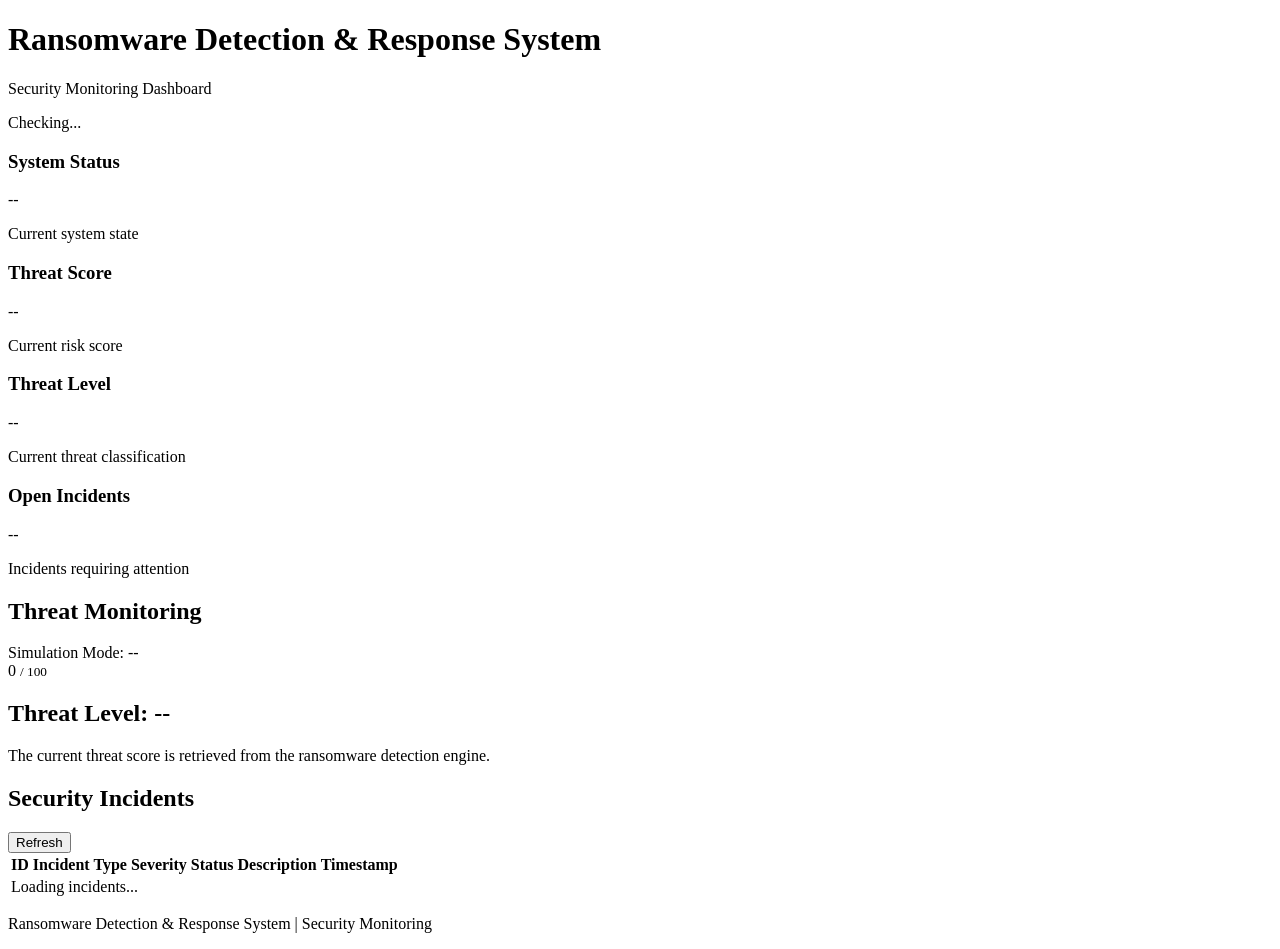
==== app/dashboard/index.html @ c63e9c4d "Add security monitoring dashboard" ====
<!DOCTYPE html>
<html lang="en">
<head>
    <meta charset="UTF-8">
    <meta name="viewport" content="width=device-width, initial-scale=1.0">
    <title>Ransomware Detection & Response System</title>

    <link rel="stylesheet" href="/dashboard/style.css">
</head>

<body>

    <header class="header">
        <div>
            <h1>Ransomware Detection & Response System</h1>
            <p>Security Monitoring Dashboard</p>
        </div>

        <div class="system-status">
            <span class="status-dot"></span>
            <span id="systemStatus">Checking...</span>
        </div>
    </header>


    <main class="dashboard">

        <section class="cards">

            <div class="card">
                <h3>System Status</h3>
                <div class="card-value" id="statusValue">--</div>
                <p>Current system state</p>
            </div>

            <div class="card">
                <h3>Threat Score</h3>
                <div class="card-value" id="threatScore">--</div>
                <p>Current risk score</p>
            </div>

            <div class="card">
                <h3>Threat Level</h3>
                <div class="card-value" id="threatLevel">--</div>
                <p>Current threat classification</p>
            </div>

            <div class="card">
                <h3>Open Incidents</h3>
                <div class="card-value" id="openIncidents">--</div>
                <p>Incidents requiring attention</p>
            </div>

        </section>


        <section class="threat-section">

            <div class="section-title">
                <h2>Threat Monitoring</h2>
                <span id="simulationMode">Simulation Mode: --</span>
            </div>

            <div class="score-container">

                <div class="score-circle">
                    <span id="scoreDisplay">0</span>
                    <small>/ 100</small>
                </div>

                <div class="threat-info">
                    <h2 id="threatText">Threat Level: --</h2>
                    <p>
                        The current threat score is retrieved from the
                        ransomware detection engine.
                    </p>
                </div>

            </div>

        </section>


        <section class="incidents-section">

            <div class="section-title">
                <h2>Security Incidents</h2>
                <button onclick="loadDashboard()">Refresh</button>
            </div>

            <div class="table-container">

                <table>

                    <thead>
                        <tr>
                            <th>ID</th>
                            <th>Incident Type</th>
                            <th>Severity</th>
                            <th>Status</th>
                            <th>Description</th>
                            <th>Timestamp</th>
                        </tr>
                    </thead>

                    <tbody id="incidentTable">

                        <tr>
                            <td colspan="6">
                                Loading incidents...
                            </td>
                        </tr>

                    </tbody>

                </table>

            </div>

        </section>

    </main>


    <footer>
        <p>Ransomware Detection & Response System | Security Monitoring</p>
    </footer>


    <script src="/dashboard/dashboard.js"></script>

</body>
</html>
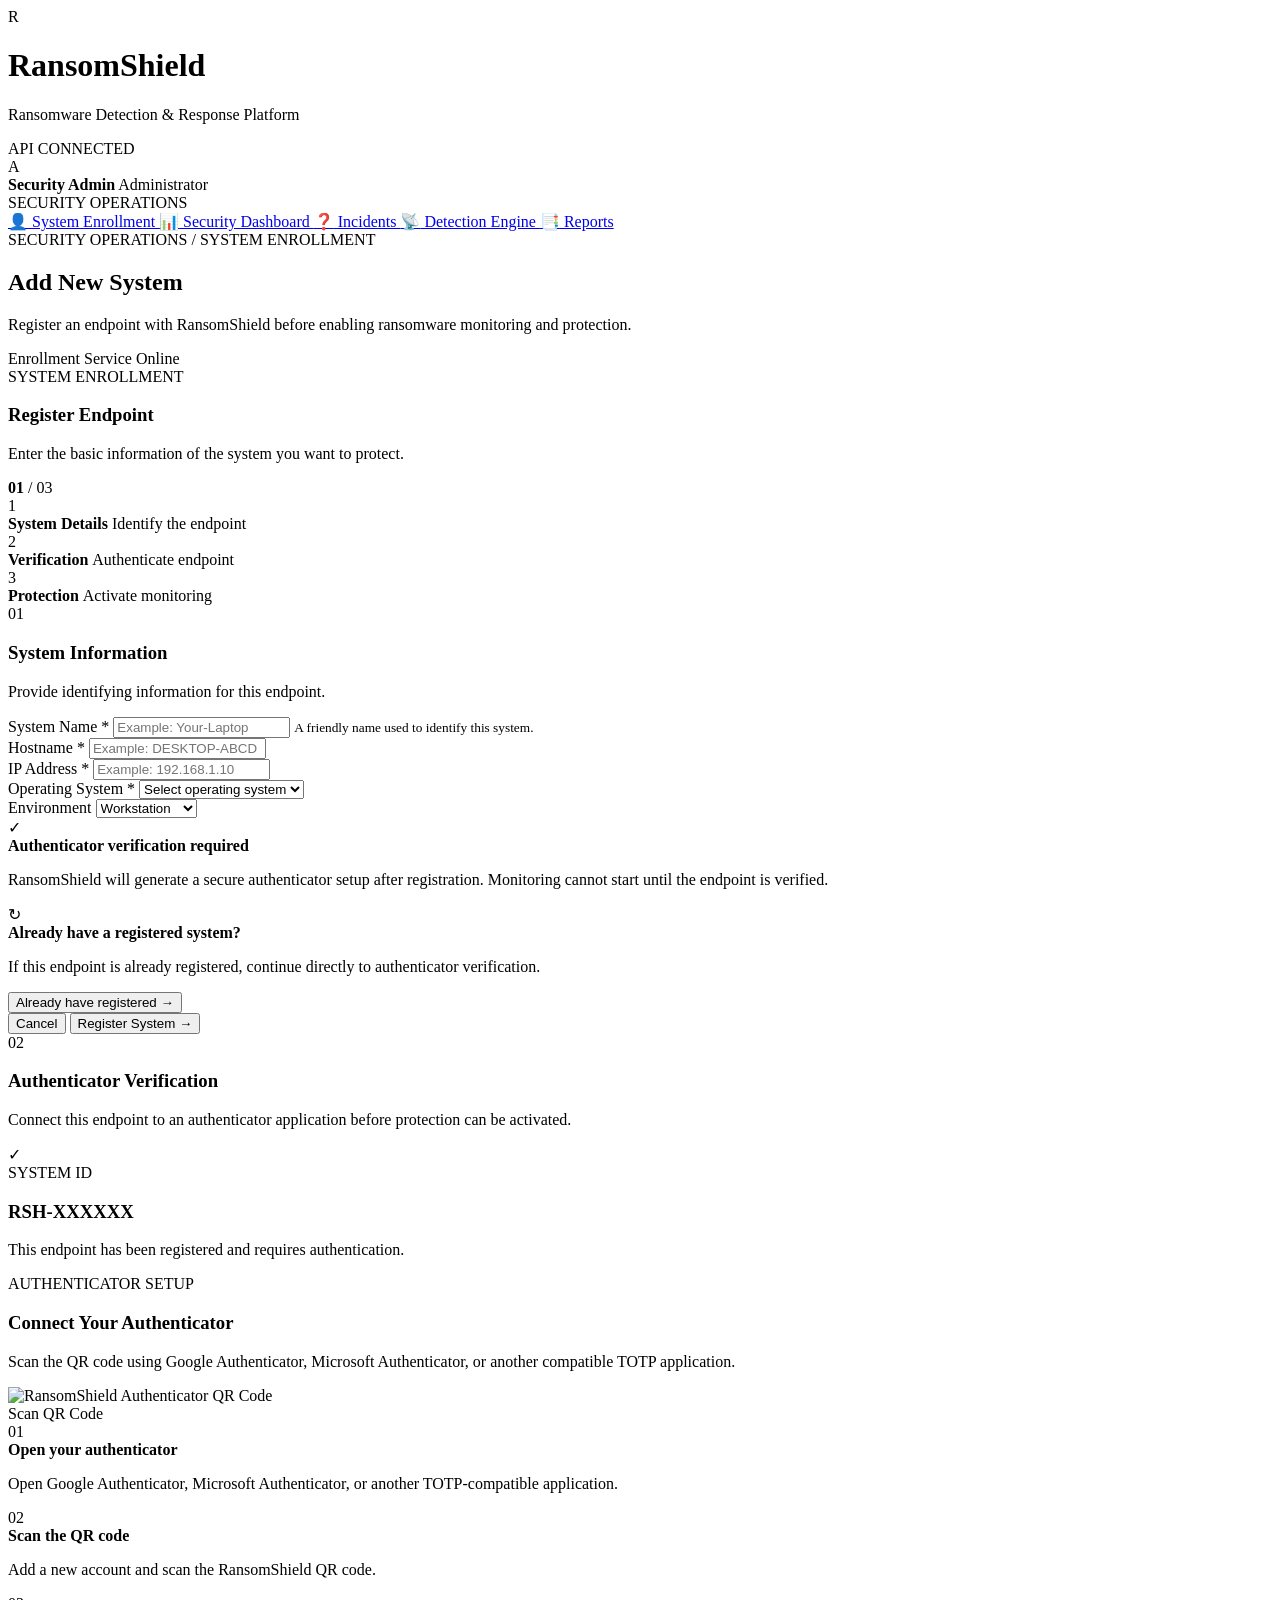
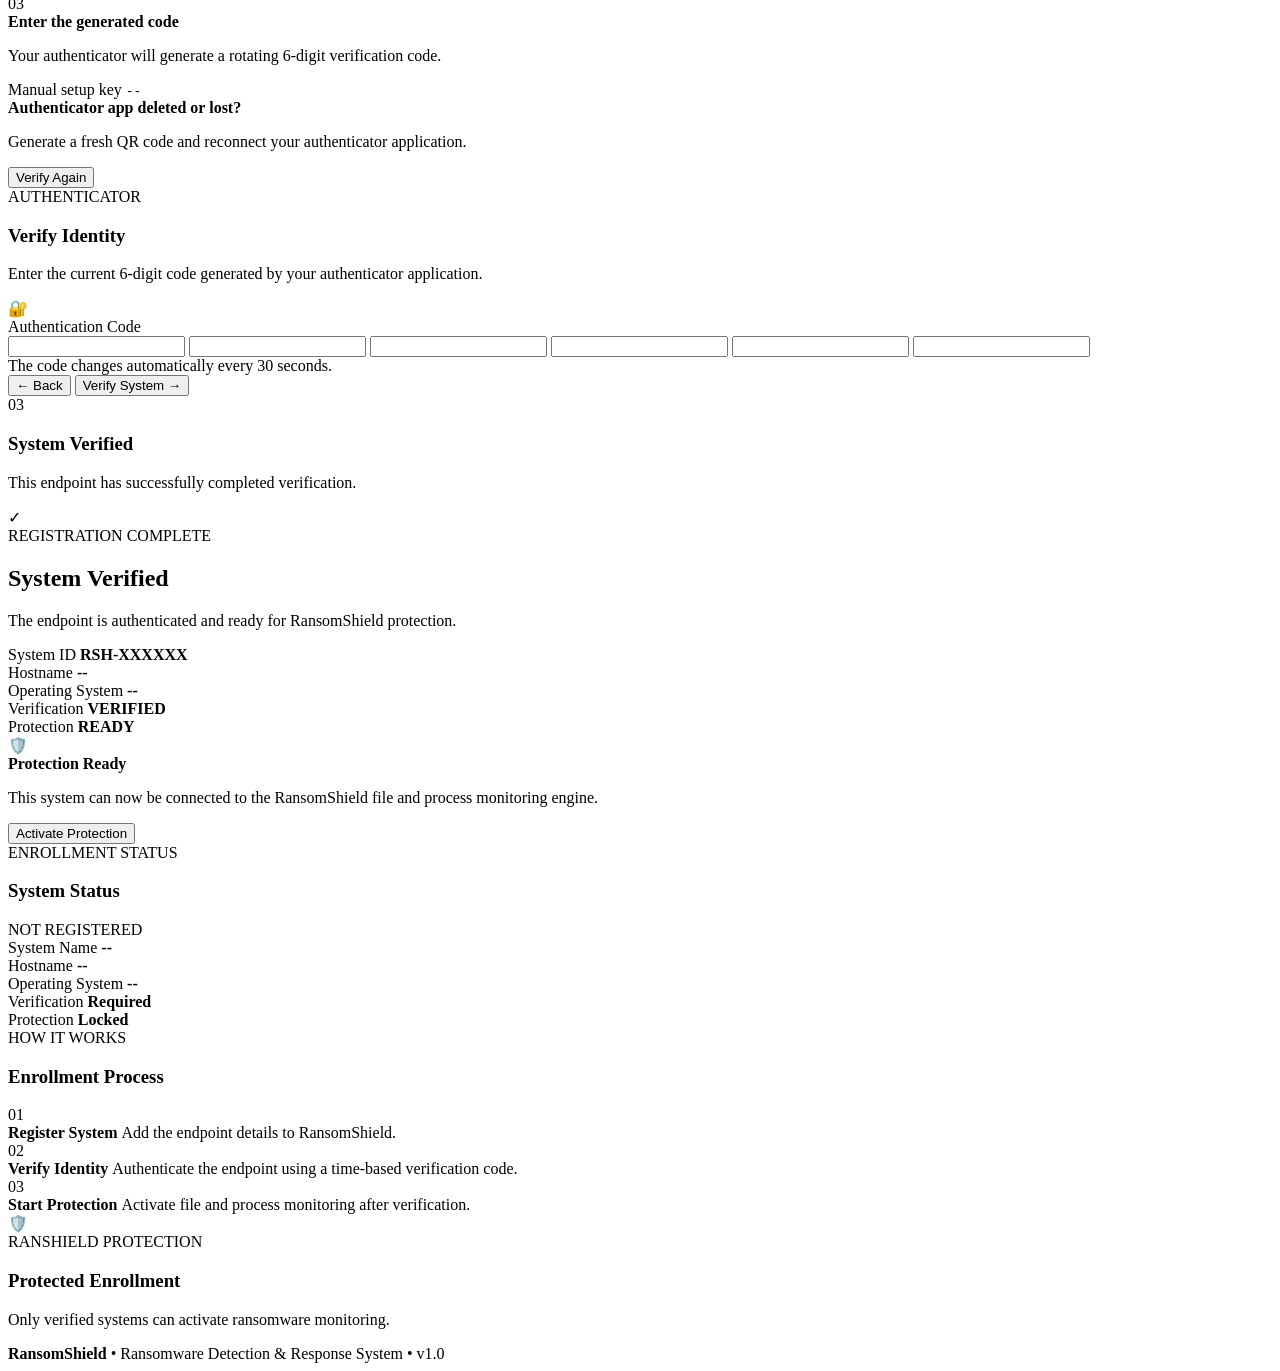
==== commit 2720934a: "Proper Dashboard" ====
--- a/app/dashboard/index.html
+++ b/app/dashboard/index.html
@@ -1,133 +1,1305 @@
+
 <!DOCTYPE html>
 <html lang="en">
 <head>
-    <meta charset="UTF-8">
-    <meta name="viewport" content="width=device-width, initial-scale=1.0">
-    <title>Ransomware Detection & Response System</title>
-
-    <link rel="stylesheet" href="/dashboard/style.css">
+<meta charset="UTF-8">
+<meta name="viewport" content="width=device-width, initial-scale=1.0">
+
+<title>RansomShield | System Enrollment</title>
+
+<link rel="stylesheet" href="/dashboard/enrollment.css">
 </head>
 
 <body>
 
-    <header class="header">
+<div class="app-shell">
+
+<header class="topbar">
+
+    <div class="brand">
+
+        <div class="brand-icon">
+            R
+        </div>
+
+        <div class="brand-text">
+
+            <h1>
+                RansomShield
+            </h1>
+
+            <p>
+                Ransomware Detection & Response Platform
+            </p>
+
+        </div>
+
+    </div>
+
+    <div class="topbar-right">
+
+        <div class="connection-status">
+            <span class="connection-dot"></span>
+            API CONNECTED
+        </div>
+
+        <div class="user-chip">
+
+            <div class="user-avatar">
+                A
+            </div>
+
+            <div>
+                <strong>Security Admin</strong>
+                <span>Administrator</span>
+            </div>
+
+        </div>
+
+    </div>
+
+</header>
+
+
+<nav class="navigation">
+
+    <div class="nav-title">
+        SECURITY OPERATIONS
+    </div>
+
+    <div class="nav-links">
+
+        <a href="/" class="nav-link active">
+            <span>👤</span>
+            System Enrollment
+        </a>
+
+        <!-- SOC DASHBOARD -->
+        <a href="/dashboard/soc.html" class="nav-link">
+            <span>📊</span>
+            Security Dashboard
+        </a>
+
+        <a href="/dashboard/incidents.html" class="nav-link">
+            <span>❓</span>
+            Incidents
+        </a>
+
+        <a href="/dashboard/detection.html" class="nav-link">
+            <span>📡</span>
+            Detection Engine
+        </a>
+
+        <a href="/dashboard/reports.html" class="nav-link">
+            <span>📑</span>
+            Reports
+        </a>
+
+    </div>
+
+</nav>
+
+
+<main class="main-content">
+
+    <section class="page-header">
+
         <div>
-            <h1>Ransomware Detection & Response System</h1>
-            <p>Security Monitoring Dashboard</p>
+
+            <div class="breadcrumb">
+
+                SECURITY OPERATIONS
+
+                <span>/</span>
+
+                SYSTEM ENROLLMENT
+
+            </div>
+
+            <h2>
+                Add New System
+            </h2>
+
+            <p>
+                Register an endpoint with RansomShield before enabling
+                ransomware monitoring and protection.
+            </p>
+
         </div>
 
-        <div class="system-status">
+        <div class="header-status">
+
             <span class="status-dot"></span>
-            <span id="systemStatus">Checking...</span>
+
+            Enrollment Service Online
+
         </div>
-    </header>
-
-
-    <main class="dashboard">
-
-        <section class="cards">
-
-            <div class="card">
-                <h3>System Status</h3>
-                <div class="card-value" id="statusValue">--</div>
-                <p>Current system state</p>
+
+    </section>
+
+
+    <section class="enrollment-layout">
+
+        <div class="main-card">
+
+            <div class="card-header">
+
+                <div>
+
+                    <span class="section-label">
+                        SYSTEM ENROLLMENT
+                    </span>
+
+                    <h3>
+                        Register Endpoint
+                    </h3>
+
+                    <p>
+                        Enter the basic information of the system you want to protect.
+                    </p>
+
+                </div>
+
+                <div class="step-counter">
+
+                    <strong id="currentStep">
+                        01
+                    </strong>
+
+                    <span>
+                        / 03
+                    </span>
+
+                </div>
+
             </div>
 
-            <div class="card">
-                <h3>Threat Score</h3>
-                <div class="card-value" id="threatScore">--</div>
-                <p>Current risk score</p>
+
+            <div class="progress-container">
+
+                <div class="progress-step active" id="stepIndicator1">
+
+                    <div class="step-number">
+                        1
+                    </div>
+
+                    <div>
+
+                        <strong>
+                            System Details
+                        </strong>
+
+                        <span>
+                            Identify the endpoint
+                        </span>
+
+                    </div>
+
+                </div>
+
+
+                <div class="progress-line" id="progressLine1"></div>
+
+
+                <div class="progress-step" id="stepIndicator2">
+
+                    <div class="step-number">
+                        2
+                    </div>
+
+                    <div>
+
+                        <strong>
+                            Verification
+                        </strong>
+
+                        <span>
+                            Authenticate endpoint
+                        </span>
+
+                    </div>
+
+                </div>
+
+
+                <div class="progress-line" id="progressLine2"></div>
+
+
+                <div class="progress-step" id="stepIndicator3">
+
+                    <div class="step-number">
+                        3
+                    </div>
+
+                    <div>
+
+                        <strong>
+                            Protection
+                        </strong>
+
+                        <span>
+                            Activate monitoring
+                        </span>
+
+                    </div>
+
+                </div>
+
             </div>
 
-            <div class="card">
-                <h3>Threat Level</h3>
-                <div class="card-value" id="threatLevel">--</div>
-                <p>Current threat classification</p>
+
+            <!-- =====================================================
+                 STEP 1
+            ====================================================== -->
+
+            <div class="form-step active" id="step1">
+
+                <div class="step-heading">
+
+                    <span class="step-tag">
+                        01
+                    </span>
+
+                    <div>
+
+                        <h3>
+                            System Information
+                        </h3>
+
+                        <p>
+                            Provide identifying information for this endpoint.
+                        </p>
+
+                    </div>
+
+                </div>
+
+
+                <div class="form-grid">
+
+                    <div class="form-group full">
+
+                        <label for="systemName">
+
+                            System Name
+
+                            <span>*</span>
+
+                        </label>
+
+                        <input
+                            type="text"
+                            id="systemName"
+                            placeholder="Example: Your-Laptop"
+                        >
+
+                        <small>
+                            A friendly name used to identify this system.
+                        </small>
+
+                    </div>
+
+
+                    <div class="form-group">
+
+                        <label for="hostname">
+
+                            Hostname
+
+                            <span>*</span>
+
+                        </label>
+
+                        <input
+                            type="text"
+                            id="hostname"
+                            placeholder="Example: DESKTOP-ABCD"
+                        >
+
+                    </div>
+
+
+                    <div class="form-group">
+
+                        <label for="ipAddress">
+
+                            IP Address
+
+                            <span>*</span>
+
+                        </label>
+
+                        <input
+                            type="text"
+                            id="ipAddress"
+                            placeholder="Example: 192.168.1.10"
+                        >
+
+                    </div>
+
+
+                    <div class="form-group">
+
+                        <label for="operatingSystem">
+
+                            Operating System
+
+                            <span>*</span>
+
+                        </label>
+
+                        <select id="operatingSystem">
+
+                            <option value="">
+                                Select operating system
+                            </option>
+
+                            <option value="Windows 11">
+                                Windows 11
+                            </option>
+
+                            <option value="Windows 10">
+                                Windows 10
+                            </option>
+
+                            <option value="Ubuntu Linux">
+                                Ubuntu Linux
+                            </option>
+
+                            <option value="Other Linux">
+                                Other Linux
+                            </option>
+
+                            <option value="macOS">
+                                macOS
+                            </option>
+
+                        </select>
+
+                    </div>
+
+
+                    <div class="form-group">
+
+                        <label for="environment">
+                            Environment
+                        </label>
+
+                        <select id="environment">
+
+                            <option value="Workstation">
+                                Workstation
+                            </option>
+
+                            <option value="Server">
+                                Server
+                            </option>
+
+                            <option value="Development">
+                                Development
+                            </option>
+
+                            <option value="Test">
+                                Test
+                            </option>
+
+                        </select>
+
+                    </div>
+
+                </div>
+
+
+                <div class="security-notice">
+
+                    <div class="notice-icon">
+                        ✓
+                    </div>
+
+                    <div>
+
+                        <strong>
+                            Authenticator verification required
+                        </strong>
+
+                        <p>
+                            RansomShield will generate a secure authenticator
+                            setup after registration. Monitoring cannot start
+                            until the endpoint is verified.
+                        </p>
+
+                    </div>
+
+                </div>
+
+
+                <div class="existing-system-box">
+
+                    <div class="existing-system-content">
+
+                        <div class="existing-system-icon">
+                            ↻
+                        </div>
+
+                        <div>
+
+                            <strong>
+                                Already have a registered system?
+                            </strong>
+
+                            <p>
+                                If this endpoint is already registered,
+                                continue directly to authenticator verification.
+                            </p>
+
+                        </div>
+
+                    </div>
+
+
+                    <button
+                        type="button"
+                        class="btn-existing"
+                        onclick="openExistingSystemVerification()"
+                    >
+
+                        Already have registered
+
+                        <span>
+                            →
+                        </span>
+
+                    </button>
+
+                </div>
+
+
+                <div class="form-actions">
+
+                    <button
+                        type="button"
+                        class="btn-secondary"
+                        onclick="resetForm()"
+                    >
+                        Cancel
+                    </button>
+
+
+                    <button
+                        type="button"
+                        class="btn-primary"
+                        onclick="registerSystem()"
+                        id="registerButton"
+                    >
+
+                        Register System
+
+                        <span>
+                            →
+                        </span>
+
+                    </button>
+
+                </div>
+
             </div>
 
-            <div class="card">
-                <h3>Open Incidents</h3>
-                <div class="card-value" id="openIncidents">--</div>
-                <p>Incidents requiring attention</p>
+
+            <!-- =====================================================
+                 STEP 2
+            ====================================================== -->
+
+            <div class="form-step" id="step2">
+
+                <div class="step-heading">
+
+                    <span class="step-tag">
+                        02
+                    </span>
+
+                    <div>
+
+                        <h3 id="verificationTitle">
+                            Authenticator Verification
+                        </h3>
+
+                        <p id="verificationDescription">
+                            Connect this endpoint to an authenticator application
+                            before protection can be activated.
+                        </p>
+
+                    </div>
+
+                </div>
+
+
+                <div
+                    class="existing-auth-card"
+                    id="existingAuthCard"
+                    style="display:none;"
+                >
+
+                    <div class="existing-auth-header">
+
+                        <div>
+
+                            <span class="section-label">
+                                REGISTERED ENDPOINT
+                            </span>
+
+                            <h3>
+                                Verify Existing System
+                            </h3>
+
+                            <p>
+                                Enter the System ID of your registered endpoint.
+                            </p>
+
+                        </div>
+
+                        <div class="existing-auth-icon">
+                            🔐
+                        </div>
+
+                    </div>
+
+
+                    <div class="existing-system-id-group">
+
+                        <label for="existingSystemId">
+                            System ID
+                        </label>
+
+                        <input
+                            type="text"
+                            id="existingSystemId"
+                            placeholder="Example: RSH-A1B2C3"
+                            autocomplete="off"
+                        >
+
+                        <small>
+                            Use the RansomShield System ID assigned during registration.
+                            <br><br><br>
+                        </small>
+
+                    </div>
+
+
+                    <div class="existing-auth-recovery">
+
+                        <div>
+
+                            <strong>
+                                Authenticator app unavailable?
+                            </strong>
+
+                            <p>
+                                Generate a new authenticator QR code for this registered system.
+                            </p>
+
+                        </div>
+
+
+                        <button
+                            type="button"
+                            class="btn-primary"
+                            onclick="verifyAgain()"
+                            id="existingVerifyAgainButton"
+                        >
+                            Verify Again
+                        </button>
+
+                    </div>
+
+                </div>
+
+
+                <div class="verification-card">
+
+                    <div class="verification-icon">
+                        ✓
+                    </div>
+
+                    <div>
+
+                        <span class="section-label">
+                            SYSTEM ID
+                        </span>
+
+                        <h3 id="systemId">
+                            RSH-XXXXXX
+                        </h3>
+
+                        <p>
+                            This endpoint has been registered and requires authentication.
+                        </p>
+
+                    </div>
+
+                </div>
+
+
+                <div class="authenticator-setup">
+
+                    <div class="setup-header">
+
+                        <span class="section-label">
+                            AUTHENTICATOR SETUP
+                        </span>
+
+                        <h3>
+                            Connect Your Authenticator
+                        </h3>
+
+                        <p>
+                            Scan the QR code using Google Authenticator,
+                            Microsoft Authenticator, or another compatible
+                            TOTP application.
+                        </p>
+
+                    </div>
+
+
+                    <div class="setup-content">
+
+                        <div class="qr-container">
+
+                            <div class="qr-frame">
+
+                                <img
+                                    id="qrCode"
+                                    src=""
+                                    alt="RansomShield Authenticator QR Code"
+                                >
+
+                            </div>
+
+                            <span>
+                                Scan QR Code
+                            </span>
+
+                        </div>
+
+
+                        <div class="setup-details">
+
+                            <div class="setup-step">
+
+                                <div class="setup-number">
+                                    01
+                                </div>
+
+                                <div>
+
+                                    <strong>
+                                        Open your authenticator
+                                    </strong>
+
+                                    <p>
+                                        Open Google Authenticator,
+                                        Microsoft Authenticator, or another
+                                        TOTP-compatible application.
+                                    </p>
+
+                                </div>
+
+                            </div>
+
+
+                            <div class="setup-step">
+
+                                <div class="setup-number">
+                                    02
+                                </div>
+
+                                <div>
+
+                                    <strong>
+                                        Scan the QR code
+                                    </strong>
+
+                                    <p>
+                                        Add a new account and scan the
+                                        RansomShield QR code.
+                                    </p>
+
+                                </div>
+
+                            </div>
+
+
+                            <div class="setup-step">
+
+                                <div class="setup-number">
+                                    03
+                                </div>
+
+                                <div>
+
+                                    <strong>
+                                        Enter the generated code
+                                    </strong>
+
+                                    <p>
+                                        Your authenticator will generate a
+                                        rotating 6-digit verification code.
+                                    </p>
+
+                                </div>
+
+                            </div>
+
+                        </div>
+
+                    </div>
+
+
+                    <div class="manual-secret">
+
+                        <span>
+                            Manual setup key
+                        </span>
+
+                        <code id="authenticatorSecret">
+                            --
+                        </code>
+
+                    </div>
+
+
+                    <div class="verify-again-panel">
+
+                        <div>
+
+                            <strong>
+                                Authenticator app deleted or lost?
+                            </strong>
+
+                            <p>
+                                Generate a fresh QR code and reconnect your authenticator application.
+                            </p>
+
+                        </div>
+
+
+                        <button
+                            type="button"
+                            class="btn-primary"
+                            onclick="verifyAgain()"
+                            id="verifyAgainButton"
+                        >
+                            Verify Again
+                        </button>
+
+                    </div>
+
+                </div>
+
+
+                <div class="authenticator-box">
+
+                    <div class="auth-header">
+
+                        <div>
+
+                            <span class="section-label">
+                                AUTHENTICATOR
+                            </span>
+
+                            <h3>
+                                Verify Identity
+                            </h3>
+
+                            <p>
+                                Enter the current 6-digit code generated
+                                by your authenticator application.
+                            </p>
+
+                        </div>
+
+                        <div class="auth-shield">
+                            🔐
+                        </div>
+
+                    </div>
+
+
+                    <label>
+                        Authentication Code
+                    </label>
+
+
+                    <div class="code-inputs">
+
+                        <input maxlength="1" inputmode="numeric" class="code-input">
+                        <input maxlength="1" inputmode="numeric" class="code-input">
+                        <input maxlength="1" inputmode="numeric" class="code-input">
+                        <input maxlength="1" inputmode="numeric" class="code-input">
+                        <input maxlength="1" inputmode="numeric" class="code-input">
+                        <input maxlength="1" inputmode="numeric" class="code-input">
+
+                    </div>
+
+
+                    <div class="verification-help">
+                        The code changes automatically every 30 seconds.
+                    </div>
+
+                </div>
+
+
+                <div class="form-actions">
+
+                    <button
+                        type="button"
+                        class="btn-secondary"
+                        onclick="backToDetails()"
+                    >
+                        ← Back
+                    </button>
+
+
+                    <button
+                        type="button"
+                        class="btn-primary"
+                        onclick="verifySystem()"
+                        id="verifyButton"
+                    >
+
+                        Verify System
+
+                        <span>
+                            →
+                        </span>
+
+                    </button>
+
+                </div>
+
             </div>
 
-        </section>
-
-
-        <section class="threat-section">
-
-            <div class="section-title">
-                <h2>Threat Monitoring</h2>
-                <span id="simulationMode">Simulation Mode: --</span>
+
+            <!-- =====================================================
+                 STEP 3
+            ====================================================== -->
+
+            <div class="form-step" id="step3">
+
+                <div class="step-heading">
+
+                    <span class="step-tag success">
+                        03
+                    </span>
+
+                    <div>
+
+                        <h3>
+                            System Verified
+                        </h3>
+
+                        <p>
+                            This endpoint has successfully completed verification.
+                        </p>
+
+                    </div>
+
+                </div>
+
+
+                <div class="verified-card">
+
+                    <div class="verified-icon">
+                        ✓
+                    </div>
+
+                    <div>
+
+                        <span class="section-label">
+                            REGISTRATION COMPLETE
+                        </span>
+
+                        <h2>
+                            System Verified
+                        </h2>
+
+                        <p>
+                            The endpoint is authenticated and ready for
+                            RansomShield protection.
+                        </p>
+
+                    </div>
+
+                </div>
+
+
+                <div class="system-summary">
+
+                    <div>
+
+                        <span>
+                            System ID
+                        </span>
+
+                        <strong id="summaryId">
+                            RSH-XXXXXX
+                        </strong>
+
+                    </div>
+
+
+                    <div>
+
+                        <span>
+                            Hostname
+                        </span>
+
+                        <strong id="summaryHostname">
+                            --
+                        </strong>
+
+                    </div>
+
+
+                    <div>
+
+                        <span>
+                            Operating System
+                        </span>
+
+                        <strong id="summaryOS">
+                            --
+                        </strong>
+
+                    </div>
+
+
+                    <div>
+
+                        <span>
+                            Verification
+                        </span>
+
+                        <strong class="verified-text">
+                            VERIFIED
+                        </strong>
+
+                    </div>
+
+
+                    <div>
+
+                        <span>
+                            Protection
+                        </span>
+
+                        <strong class="locked-text">
+                            READY
+                        </strong>
+
+                    </div>
+
+                </div>
+
+
+                <!-- =================================================
+                     ACTIVE PROTECTION
+                     Clicking this button activates protection
+                     and then opens the SOC dashboard.
+                ================================================== -->
+
+                <div class="protection-ready">
+
+                    <div class="ready-icon">
+                        🛡️
+                    </div>
+
+                    <div>
+
+                        <strong>
+                            Protection Ready
+                        </strong>
+
+                        <p>
+                            This system can now be connected to the RansomShield
+                            file and process monitoring engine.
+                        </p>
+
+                    </div>
+
+
+                    <button
+                        type="button"
+                        class="btn-primary"
+                        id="protectionButton"
+                        onclick="activateProtection();"
+                    >
+                        Activate Protection
+                    </button>
+
+                </div>
+
             </div>
 
-            <div class="score-container">
-
-                <div class="score-circle">
-                    <span id="scoreDisplay">0</span>
-                    <small>/ 100</small>
-                </div>
-
-                <div class="threat-info">
-                    <h2 id="threatText">Threat Level: --</h2>
+        </div>
+
+
+        <!-- =====================================================
+             SIDE PANEL
+        ====================================================== -->
+
+        <aside class="side-panel">
+
+
+            <div class="side-card">
+
+                <div class="side-card-header">
+
+                    <div>
+
+                        <span class="section-label">
+                            ENROLLMENT STATUS
+                        </span>
+
+                        <h3>
+                            System Status
+                        </h3>
+
+                    </div>
+
+                    <span
+                        class="status-pill pending"
+                        id="statusPill"
+                    >
+                        NOT REGISTERED
+                    </span>
+
+                </div>
+
+
+                <div class="status-details">
+
+                    <div>
+
+                        <span>
+                            System Name
+                        </span>
+
+                        <strong id="sideSystemName">
+                            --
+                        </strong>
+
+                    </div>
+
+
+                    <div>
+
+                        <span>
+                            Hostname
+                        </span>
+
+                        <strong id="sideHostname">
+                            --
+                        </strong>
+
+                    </div>
+
+
+                    <div>
+
+                        <span>
+                            Operating System
+                        </span>
+
+                        <strong id="sideOS">
+                            --
+                        </strong>
+
+                    </div>
+
+
+                    <div>
+
+                        <span>
+                            Verification
+                        </span>
+
+                        <strong id="sideVerification">
+                            Required
+                        </strong>
+
+                    </div>
+
+
+                    <div>
+
+                        <span>
+                            Protection
+                        </span>
+
+                        <strong id="sideProtection">
+                            Locked
+                        </strong>
+
+                    </div>
+
+                </div>
+
+            </div>
+
+
+            <div class="side-card">
+
+                <div class="side-card-header">
+
+                    <div>
+
+                        <span class="section-label">
+                            HOW IT WORKS
+                        </span>
+
+                        <h3>
+                            Enrollment Process
+                        </h3>
+
+                    </div>
+
+                </div>
+
+
+                <div class="process-list">
+
+                    <div class="process-item">
+
+                        <div class="process-number">
+                            01
+                        </div>
+
+                        <div>
+
+                            <strong>
+                                Register System
+                            </strong>
+
+                            <span>
+                                Add the endpoint details to RansomShield.
+                            </span>
+
+                        </div>
+
+                    </div>
+
+
+                    <div class="process-item">
+
+                        <div class="process-number">
+                            02
+                        </div>
+
+                        <div>
+
+                            <strong>
+                                Verify Identity
+                            </strong>
+
+                            <span>
+                                Authenticate the endpoint using a
+                                time-based verification code.
+                            </span>
+
+                        </div>
+
+                    </div>
+
+
+                    <div class="process-item">
+
+                        <div class="process-number">
+                            03
+                        </div>
+
+                        <div>
+
+                            <strong>
+                                Start Protection
+                            </strong>
+
+                            <span>
+                                Activate file and process monitoring
+                                after verification.
+                            </span>
+
+                        </div>
+
+                    </div>
+
+                </div>
+
+            </div>
+
+
+            <div class="side-card protection-card">
+
+                <div class="protection-icon">
+                    🛡️
+                </div>
+
+                <div>
+
+                    <span class="section-label">
+                        RANSHIELD PROTECTION
+                    </span>
+
+                    <h3>
+                        Protected Enrollment
+                    </h3>
+
                     <p>
-                        The current threat score is retrieved from the
-                        ransomware detection engine.
+                        Only verified systems can activate ransomware monitoring.
                     </p>
+
                 </div>
 
             </div>
 
-        </section>
-
-
-        <section class="incidents-section">
-
-            <div class="section-title">
-                <h2>Security Incidents</h2>
-                <button onclick="loadDashboard()">Refresh</button>
-            </div>
-
-            <div class="table-container">
-
-                <table>
-
-                    <thead>
-                        <tr>
-                            <th>ID</th>
-                            <th>Incident Type</th>
-                            <th>Severity</th>
-                            <th>Status</th>
-                            <th>Description</th>
-                            <th>Timestamp</th>
-                        </tr>
-                    </thead>
-
-                    <tbody id="incidentTable">
-
-                        <tr>
-                            <td colspan="6">
-                                Loading incidents...
-                            </td>
-                        </tr>
-
-                    </tbody>
-
-                </table>
-
-            </div>
-
-        </section>
-
-    </main>
-
-
-    <footer>
-        <p>Ransomware Detection & Response System | Security Monitoring</p>
-    </footer>
-
-
-    <script src="/dashboard/dashboard.js"></script>
+
+        </aside>
+
+    </section>
+
+</main>
+
+
+<footer>
+
+    <strong>
+        RansomShield
+    </strong>
+
+    <span>
+        •
+    </span>
+
+    Ransomware Detection & Response System
+
+    <span>
+        •
+    </span>
+
+    v1.0
+
+</footer>
+
+
+<div id="toast" class="toast"></div>
+
+
+<!-- IMPORTANT:
+     dashboard.js contains activateProtection()
+     which activates the backend protection and redirects
+     to /dashboard/soc.html after success.
+-->
+
+<script src="/dashboard/dashboard.js?v=6"></script>
 
 </body>
-</html>+</html>
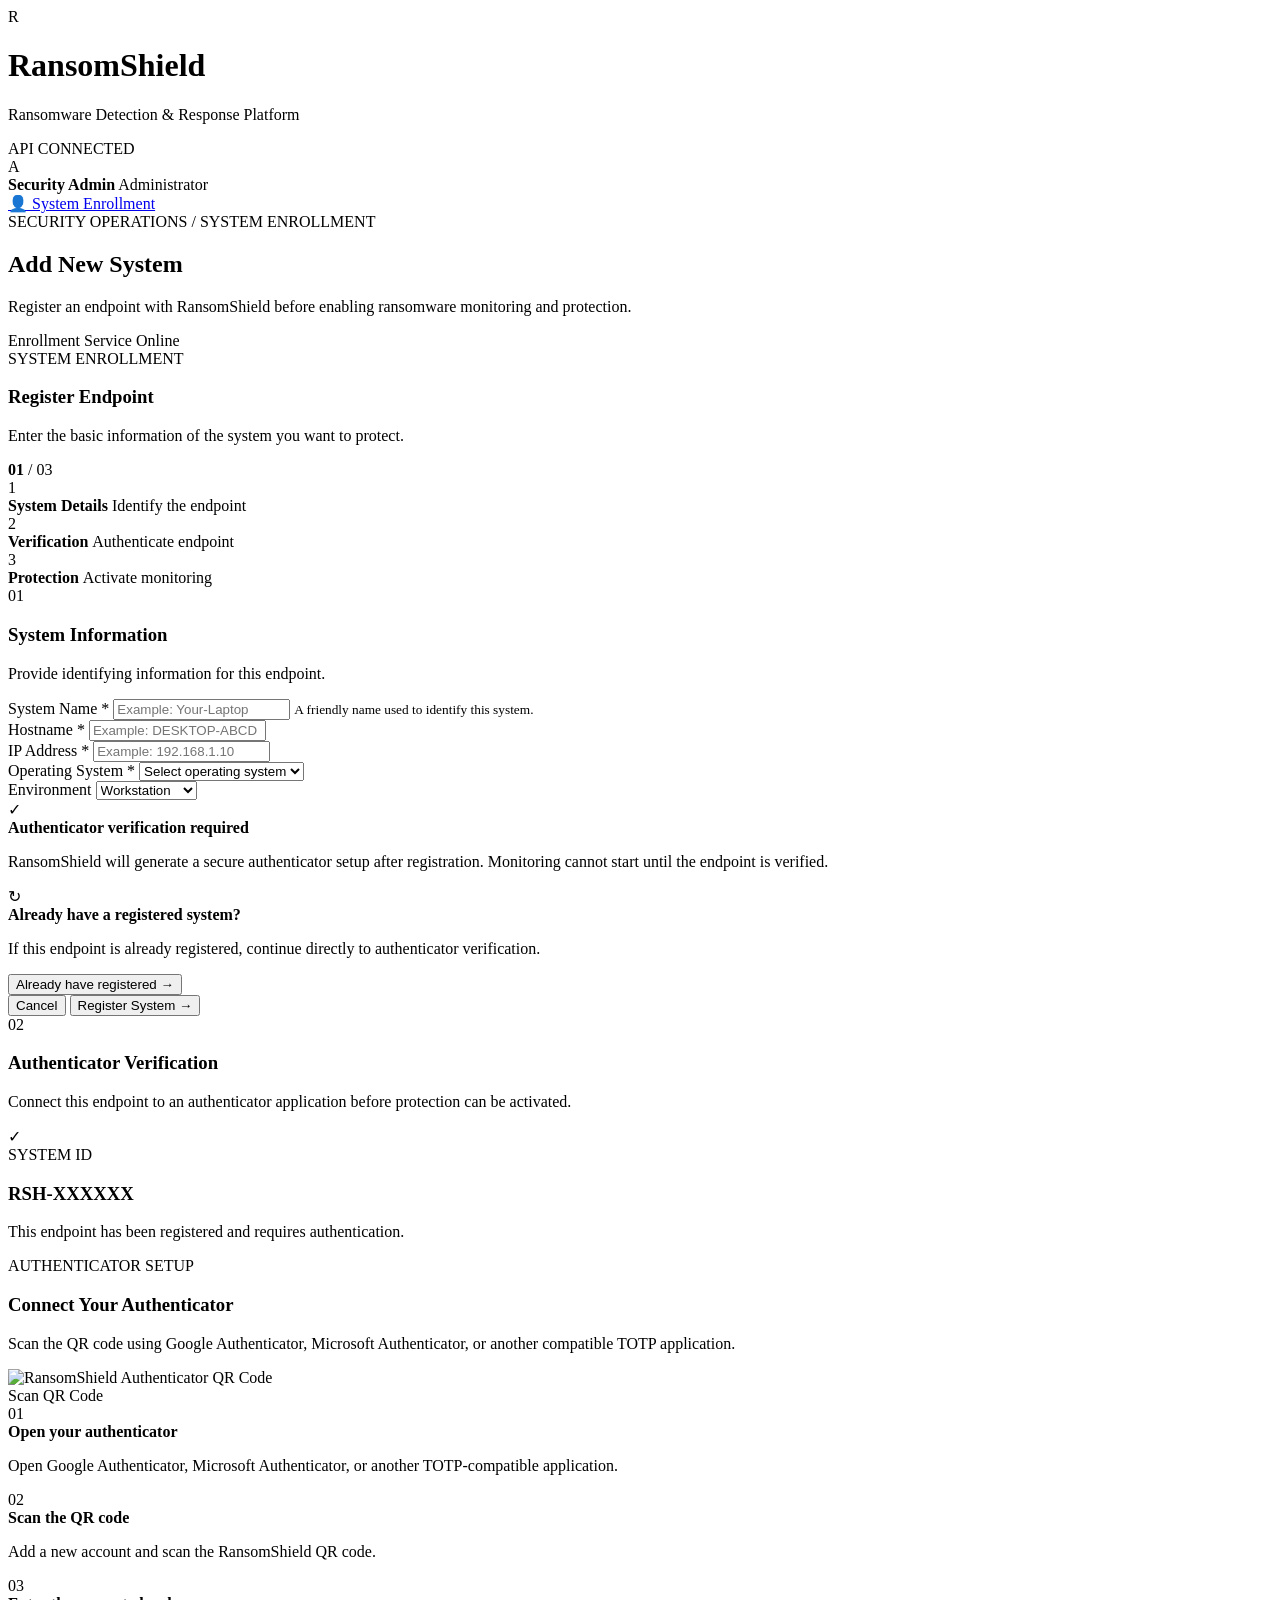
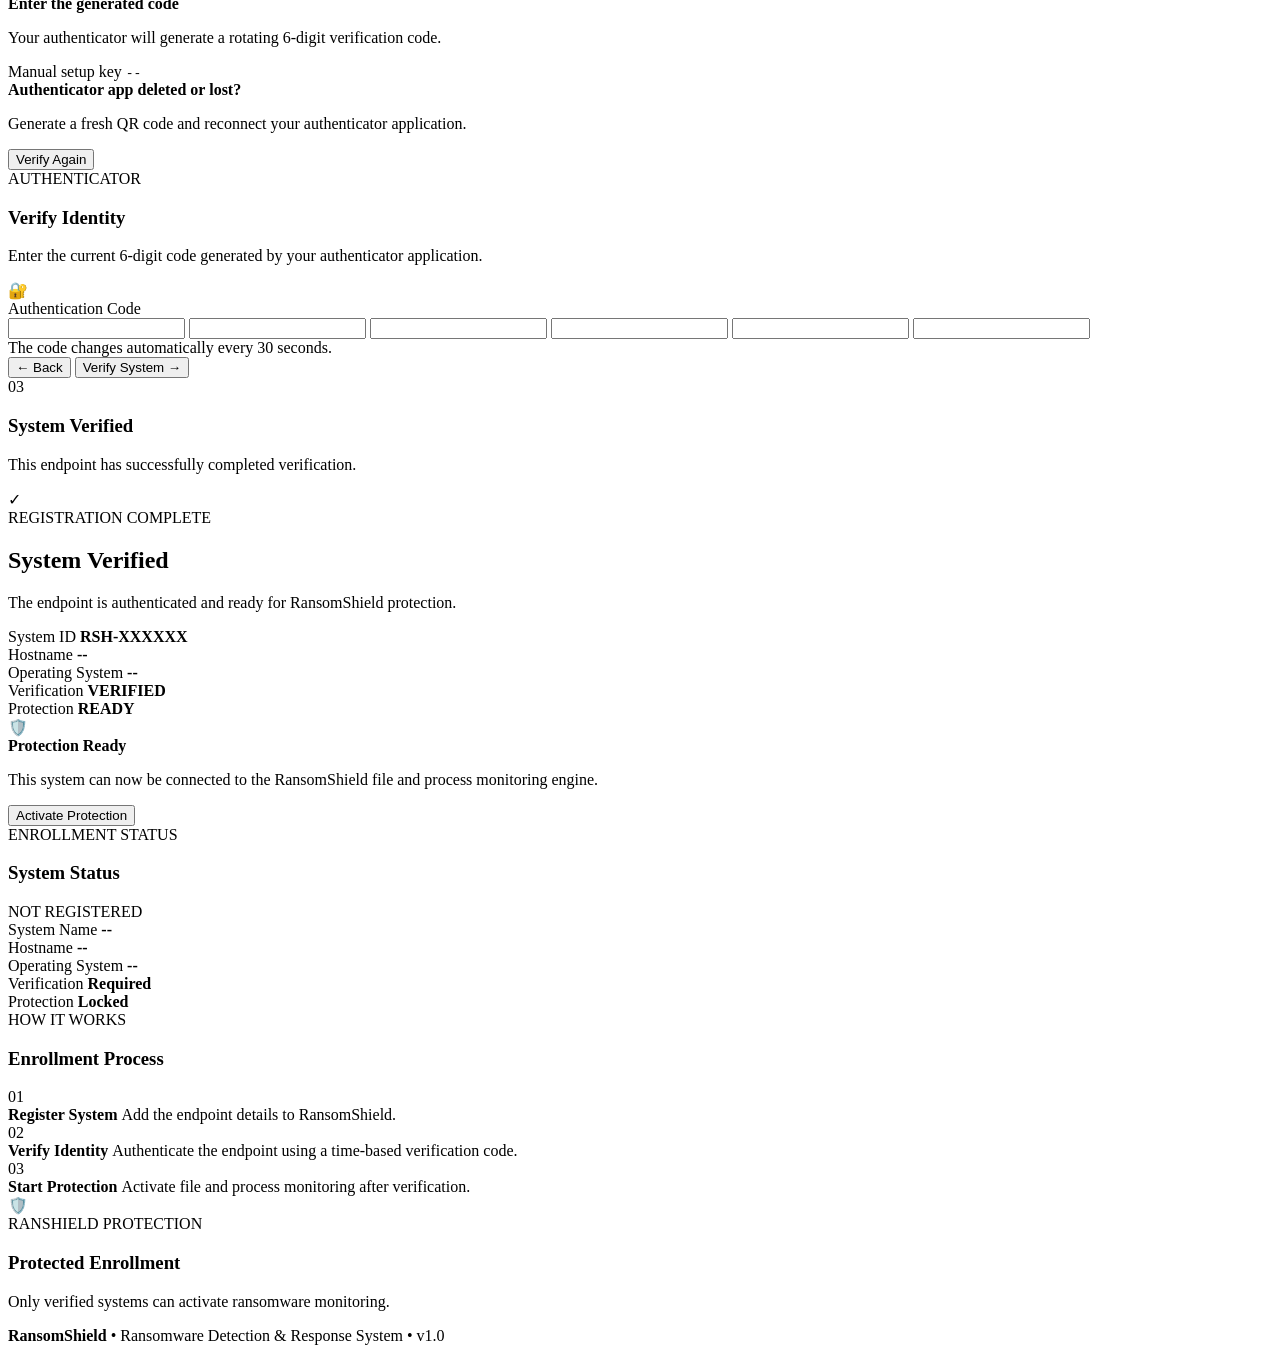
==== commit 16ecb85b: "Proper Dashboard" ====
--- a/app/dashboard/index.html
+++ b/app/dashboard/index.html
@@ -63,9 +63,9 @@
 
 <nav class="navigation">
 
-    <div class="nav-title">
+    <!--<div class="nav-title">
         SECURITY OPERATIONS
-    </div>
+    </div>-->
 
     <div class="nav-links">
 
@@ -74,7 +74,7 @@
             System Enrollment
         </a>
 
-        <!-- SOC DASHBOARD -->
+        <!-- SOC DASHBOARD 
         <a href="/dashboard/soc.html" class="nav-link">
             <span>📊</span>
             Security Dashboard
@@ -93,7 +93,7 @@
         <a href="/dashboard/reports.html" class="nav-link">
             <span>📑</span>
             Reports
-        </a>
+        </a>-->
 
     </div>
 
@@ -1027,14 +1027,22 @@
                     </div>
 
 
-                    <button
+                    <a href="/dashboard/soc.html" class="nav-link"><button
                         type="button"
                         class="btn-primary"
                         id="protectionButton"
                         onclick="activateProtection();"
                     >
                         Activate Protection
-                    </button>
+                    </button></a>
+                    <!--<button
+                        type="button"
+                        class="btn-primary"
+                        id="protectionButton"
+                        onclick="activateProtection();"
+                    >
+                        Activate Protection
+                    </button>-->
 
                 </div>
 
